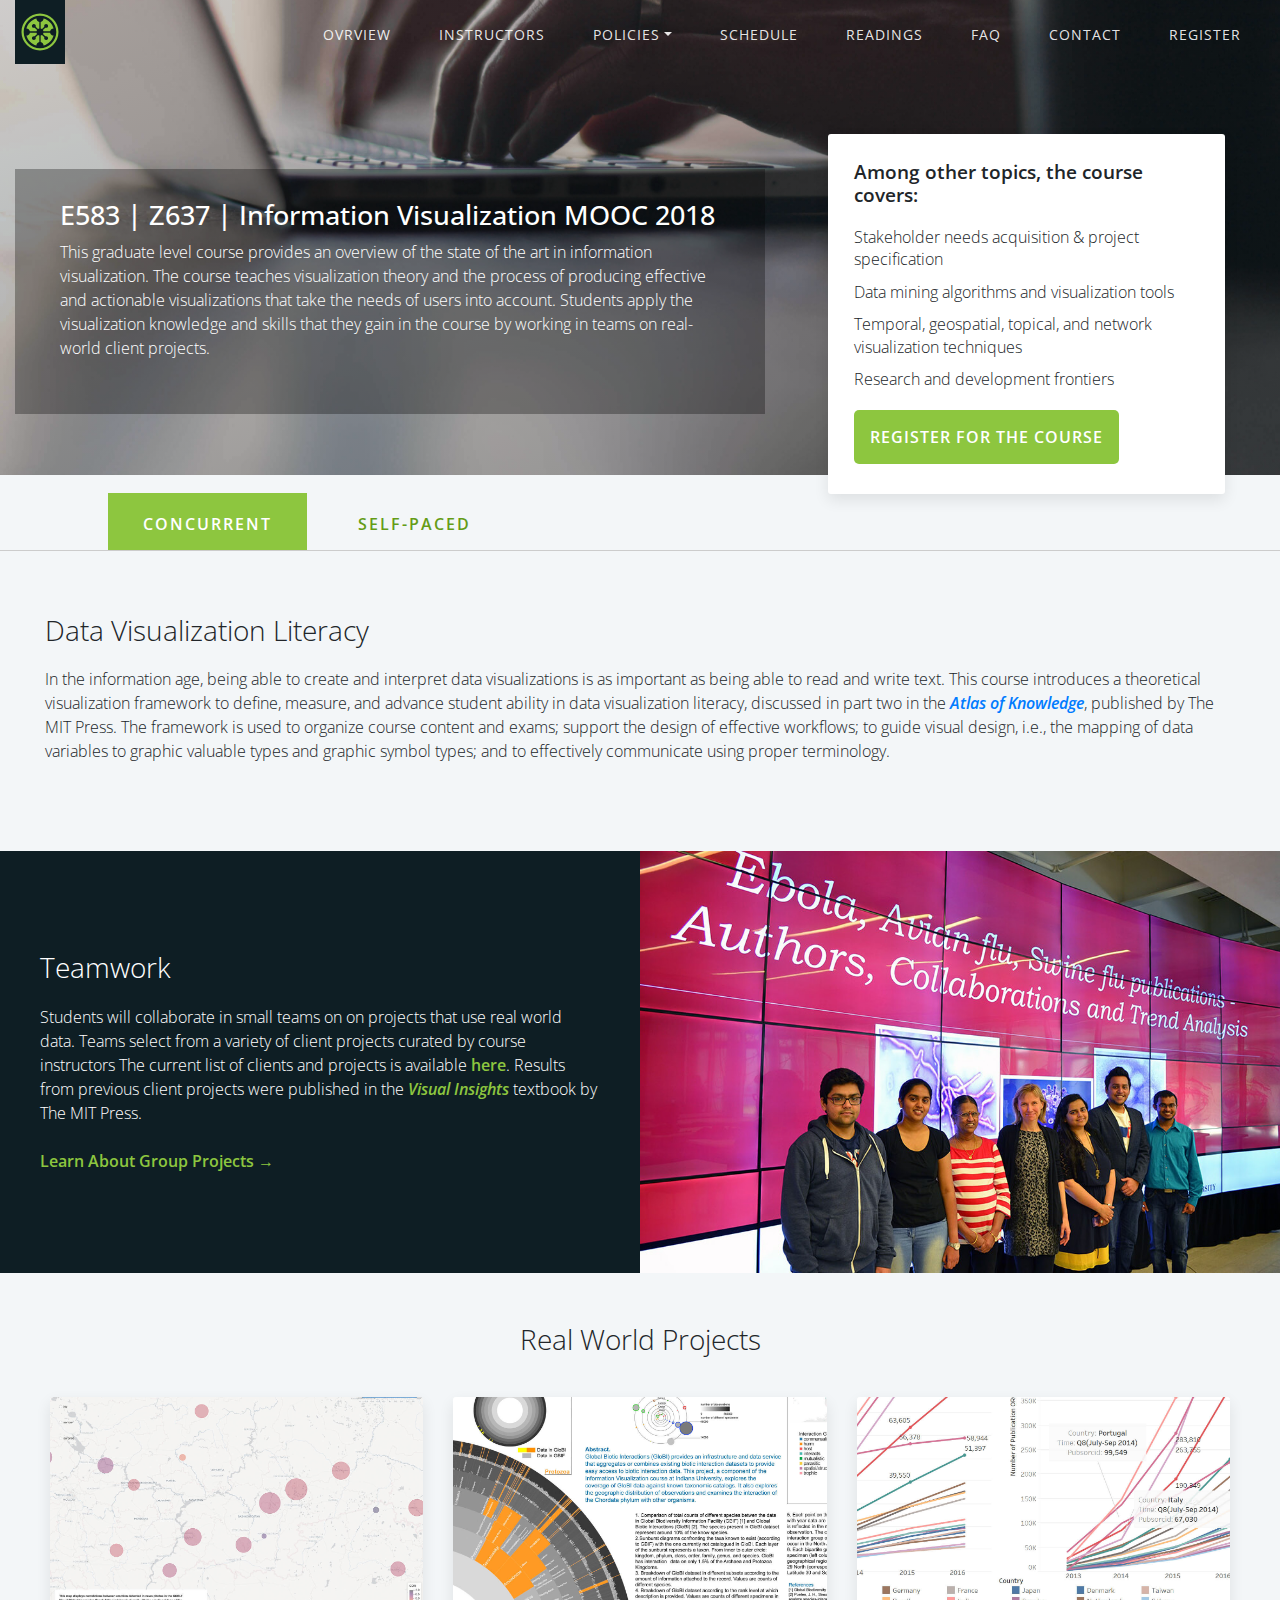
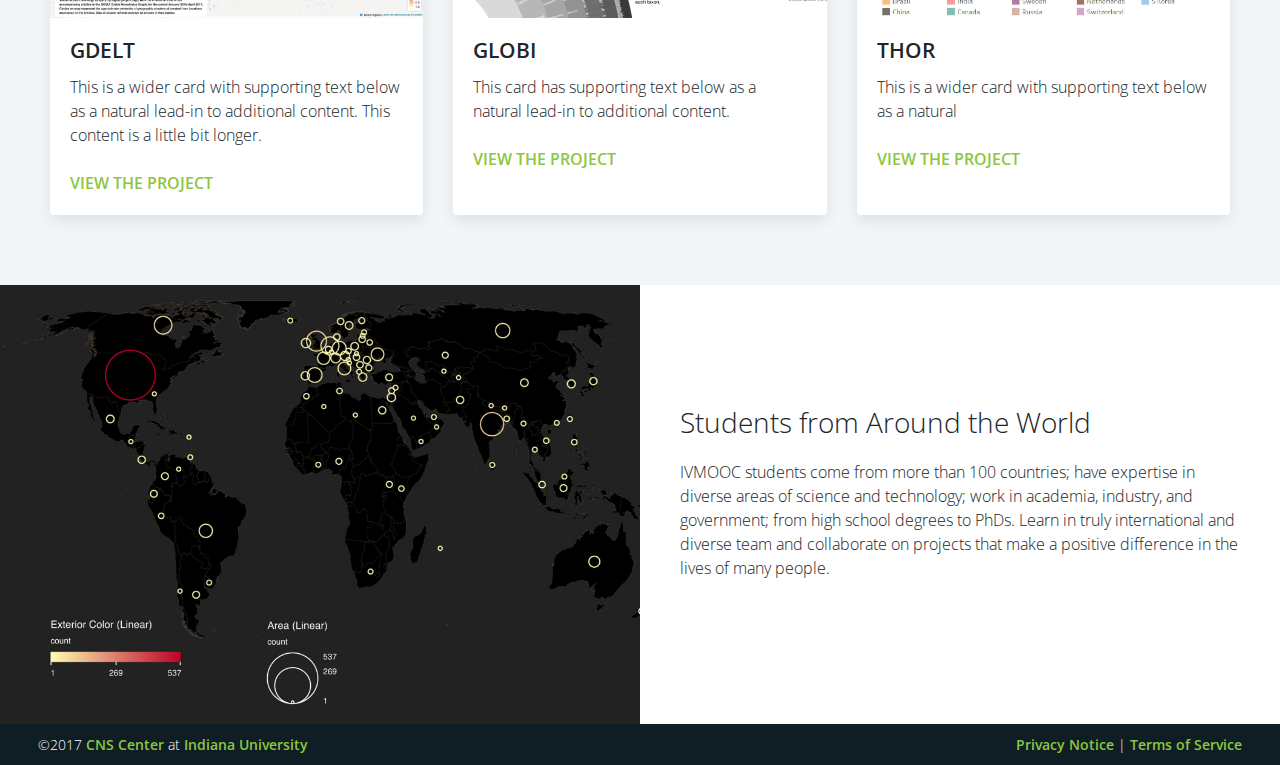
==== index.html @ 4722ccf3 "upload website" ====
<!DOCTYPE html>
<html lang="en">
<head>
  <!-- Required meta tags -->
  <meta charset="utf-8">
  <meta content="width=device-width, initial-scale=1, shrink-to-fit=no" name="viewport">
  <link href="css/style.css" rel="stylesheet"><!-- Styles -->
  <link href="https://maxcdn.bootstrapcdn.com/bootstrap/4.0.0-beta/css/bootstrap.min.css" rel="stylesheet"><!-- Bootstrap CSS -->
  <link href="https://fonts.googleapis.com/css?family=Open+Sans:300,400,600" rel="stylesheet"><!-- Open Sans Font -->
  <link rel="icon" type="image/png" href="images/favicon.png" />
  <title>IVMOOC 2018</title>
</head>
<body>
  <div class="section">
    <div class="container-fluid header">
      <div class="row">
      <div class="col">
        <nav class="navbar navbar-dark navbar-expand-lg">
             <a class="navbar-brand" href="index.html"><img src="images/cns_flag.svg" width="50px"></a>
           <button aria-controls="navbarsExample04" aria-expanded="false" aria-label="Toggle navigation" class="navbar-toggler" data-target="#navbarsExample04" data-toggle="collapse" type="button"><span class="navbar-toggler-icon"></span></button>
          <div class="collapse navbar-collapse" id="navbarsExample04">
            <ul class="navbar-nav">
              <li class="nav-item active">
                <a class="nav-link" href="index.html">Ovrview <span class="sr-only">(current)</span></a>
              </li>
              <li class="nav-item">
                <a class="nav-link" href="instructors.html">Instructors</a>
              </li>
             <li class="nav-item dropdown">
                <a class="nav-link dropdown-toggle" data-toggle="dropdown" href="policies.html">Policies</a>
                  <div class="dropdown-menu">
                      <a class="dropdown-item" href="policies.html#syllabus">Syllabus</a>
                      <a class="dropdown-item" href="policies.html#grading">Grading</a>
                      <a class="dropdown-item" href="policies.html#credits">Credits</a>
                       <a class="dropdown-item" href="policies.html#cost">Cost</a>
                  </div>
              </li>
              <li class="nav-item">
                <a class="nav-link" href="schedule.html">Schedule</a>
              </li>
              <li class="nav-item">
                <a class="nav-link" href="readings.html">Readings</a>
              </li>
               <li class="nav-item">
                <a class="nav-link" href="faq.html">FAQ</a>
              </li>
              <li class="nav-item">
                <a class="nav-link" href="contact.html">Contact</a>
              </li>
              <li class="nav-item">
                <a class="nav-link" href="">Register</a>
              </li>
            </ul>
          </div>
        </nav>
        <div class="col-md-12 col-lg-8" id="banner-text-home">
          <h1>E583 | Z637 | Information Visualization MOOC 2018</h1>
          <p>This graduate level course provides an overview of the state of the art in information visualization. The course teaches visualization theory and the process of producing effective and actionable visualizations that take the needs of users into account. Students apply the visualization knowledge and skills that they gain in the course by working in teams on real-world client projects.</p>
        </div>  
          <div id="header-overlay"></div>
      </div>
    </div>
    <div class="info-box-container row justify-content-end">
      <div class="col-md-12 col-lg-4" id="right-banner">
        <div class="info-box">
          <h3>Among other topics, the course covers:</h3>
          <ul>
            <li>Stakeholder needs acquisition &amp; project specification</li>
            <li>Data mining algorithms and visualization tools</li>
            <li>Temporal, geospatial, topical, and network visualization techniques</li>
            <li>Research and development frontiers</li>
          </ul><a class="button" href="" style="margin-bottom:20px;" target="_blank">Register for the Course</a>
        </div>
      </div>
      </div>
    </div>
  </div>
  <div class="section first-section" style="background: #f3f6f8;">
    <div class="row no-gutters">
      <div class="col-xl-12">
        <div class="tabs" id="tabs">
          <div class="top-tab">
            <nav>
              <ul>
                <li>
                  <a href="#section-1"><span>Concurrent</span></a>
                </li>
                <li>
                  <a href="#section-2"><span>Self-Paced</span></a>
                </li>
              </ul>
            </nav>
          </div>
          <div class="content" style="">
            <section id="section-1" class="section-1">
           <div id="info-vis"> 
              <div class="">
                <div class="container-fluid">
                  <div class="row">
                      <div class="col">
                        <h3>Data Visualization Literacy</h3>
                        <p>In the information age, being able to create and interpret data visualizations is as important as being able to read and write text. This course introduces a theoretical visualization framework to define, measure, and advance student ability in data visualization literacy, discussed in part two in the <a href="docs/atlas2_part2.pdf" target="_blank"><em>Atlas of Knowledge</em></a>, published by The MIT Press. The framework is used to organize course content and exams; support the design of effective workflows; to guide visual design, i.e., the mapping of data variables to graphic valuable types and graphic symbol types; and to effectively communicate using proper terminology. </p>
                      </div>
                    </div>
<!--
                    <div class="row info-vis-icons">
                      <div class="col">
                      <p><i class="fa fa-area-chart fa-4x" aria-hidden="true"></i></p>
                        <p>Lorem ipsum dolor sit amet, consectetur adipiscing elit. Phasellus semper fermentum nunc in aliquet. </p>
                      </div>
                       <div class="col">
                        <p><i class="fa fa-bar-chart fa-4x" aria-hidden="true"></i></p>
                        <p>Lorem ipsum dolor sit amet, consectetur adipiscing elit. Phasellus semper fermentum nunc in aliquet. </p>
                      </div>
                      <div class="col">
                          <p><i class="fa fa-pie-chart fa-circle fa-4x" aria-hidden="true"></i></p>
                        <p>Lorem ipsum dolor sit amet, consectetur adipiscing elit. Phasellus semper fermentum nunc in aliquet.</p>
                      </div>
                    </div>
-->
                  </div>
                </div>
            </div>
            <div class="team" id="team"> 
              <div class="">
                <div class="container-fluid">
                  <div class="row">
                      <div class="col-lg-6 left-half">
                        <h3>Teamwork</h3>
                        <p>Students will collaborate in small teams on on projects that use real world data. Teams select from a variety of client projects curated by course instructors The current list of clients and projects is available <a href="http://ivmooc.cns.iu.edu/clients.html">here</a>. Results from previous client projects were published in the <a href="docs/Visual_Insights_Ch8.pdf" target="_blank"><em>Visual Insights</em></a> textbook by The MIT Press. </p>
                        <a href="" target="_blank">Learn About Group Projects &rarr;</a>
                      </div>
                      <div class="col-lg-6 right-half">
                      <img src="images/team-collab.jpg" class="img-fluid" alt="Team Collaboration on Real World Project">
                      </div>
                    </div>
                  </div>
                </div>
            </div>
               <div id="projects"> 
                <div class="container-fluid">
                  <div class="row">
                    <div>
                    <h3>Real World Projects</h3>
                    <div class="card-deck">
                          <a href="projects.html#gdelt" target="">
                          <div class="card">
                            <img class="card-img-top" src="images/gdelt-project.jpg" alt="Card image cap">
                            </a>
                            <div class="card-body">
                              <h4 class="card-title">GDELT</h4>
                              <p class="card-text">This is a wider card with supporting text below as a natural lead-in to additional content. This content is a little bit longer.</p>
                              <a href="projects.html#gdelt" target="_blank">View the Project</a>
                            </div>
                          </div>
                          <div class="card">
                           <a href="projects.html#globi" target="">
                            <img class="card-img-top" src="images/globi-project.jpg" alt="Card image cap"></a>
                            <div class="card-body">
                              <h4 class="card-title">GLOBI</h4>
                              <p class="card-text">This card has supporting text below as a natural lead-in to additional content.</p>
                              <a href="projects.html#globi" target="_blank">View the Project</a>
                            </div>
                          </div>
                          <div class="card">
                           <a href="projects.html#thor" target="">
                            <img class="card-img-top" src="images/thor-project.jpg" alt="Card image cap"></a>
                            <div class="card-body">
                              <h4 class="card-title">THOR</h4>
                              <p class="card-text">This is a wider card with supporting text below as a natural </p>
                             <a href="projects.html#thor" target="_blank">View the Project</a>
                            </div>
                          </div>
                        </div>
                      </div>
                  </div>
                </div>
              </div>
                <div class="world"> 
              <div class="">
                <div class="container-fluid">
                  <div class="row">
                      <div class="col-lg-6 left-half">
                      <img src="images/mooc-student-map.jpg" class="img-fluid" style="max-width: 110%;" alt="students from around the world">
                      </div>
                      <div class="col-lg-6 right-half">
                        <h3>Students from Around the World</h3>
                        <p>IVMOOC students come from more than 100 countries; have expertise in diverse areas of science and technology; work in academia, industry, and government; from high school degrees to PhDs. Learn in truly international and diverse team and collaborate on projects that make a positive difference in the lives of many people. </p>
                      </div>
                    </div>
                  </div>
                </div>
            </div>
            </section>
            <section id="section-2" class="section-2">
                <div id="info-vis"> 
                    <div class="">
                        <div class="container-fluid">
                          <h3>Data Visualization Literacy</h3>
                        <p>In the information age, being able to create and interpret data visualizations is as important as being able to read and write text. This course introduces a theoretical visualization framework to define, measure, and advance student ability in data visualization literacy, discussed in part two in the <a href="docs/atlas2_part2.pdf" target="_blank">Atlas of Knowledge</a>, published by The MIT Press. The framework is used to organize course content and exams; support the design of effective workflows; to guide visual design, i.e., the mapping of data variables to graphic valuable types and graphic symbol types; and to effectively communicate using proper terminology.</p>
                        </div>
                    </div>
                </div>
            </section>
          </div><!-- /content -->
        </div><!-- /tabs -->
      </div>
    </div>
  </div>

  <div class="footer container-fluid" style="background-color: rgb(14,30,36); padding: 0px 10px;">
      <div class="row no-gutters">
          <div>
              <p>©2017 <a href="http://cns.iu.edu" target="_blank">CNS Center</a> at <a href="http://www.indiana.edu" target="_blank">Indiana University</a></p>
          </div>
          <div>
              <p><a href="privacy.html">Privacy Notice</a> | <a href="ivmooc_terms.html">Terms of Service</a></p>
            </div>
          </div>
      </div>

  <!-- Optional JavaScript -->
  <!-- jQuery first, then Popper.js, then Bootstrap JS -->
<script src="https://ajax.googleapis.com/ajax/libs/jquery/3.2.1/jquery.min.js"></script>
  <script src="https://cdnjs.cloudflare.com/ajax/libs/popper.js/1.11.0/umd/popper.min.js">
  </script> 
  <script src="https://maxcdn.bootstrapcdn.com/bootstrap/4.0.0-beta/js/bootstrap.min.js">
  </script> 
    <script src="js/jquery.bootstrap-dropdown-hover.js">
  </script>
  <script src="js/tabs.js">
  </script> 
  <script>
       new CBPFWTabs( document.getElementById( 'tabs' ) );
  </script>
  
</body>
</html>
---- css/style.css ----
/* --------------------------------
------------ TYPOGRAPHY --------------
----------------------------------- */

body {
  font-family: 'Open Sans', sans-serif !important;
  font-weight: 400;
  color: #494f56;
  display: flex;
  flex-direction: column;
  min-height: 100vh;
  overflow-y: scroll;
}

.footer {
   margin-top: auto;
}

a {
  color: #6d9d31;
  font-weight: 600;
}

a:hover {
    text-decoration: none !important;
    color: #6d9d31;
    -webkit-transition: all .3s ease-in-out;
    -moz-transition: all .3s ease-in-out;
    -ms-transition: all .3s ease-in-out;
    -o-transition: all .3s ease-in-out;
}

/*h3 {
  text-transform: uppercase;
  font-size: 1.5rem !important;

}

h4 {
  font-size: 1.25rem !important;
  font-weight: 600;
}*/

p {
  margin-bottom: 1.5rem !important;
}

.section-1 .container-fluid {
    padding-right: 0px !important;
    padding-left: 0px !important;
  }

.section-2 .container-fluid {
/*    width: 100% !important;*/
    padding-right: 0px !important;
    padding-left: 0px !important;
  }


h3 {
  font-weight: 300 !important;
  margin-bottom: 20px !important;
  }

h4 {
    font-size: 1.3rem !important;
    font-weight: 600 !important;
}
  }

/* --------------------------------
------------ BUTTONS --------------
----------------------------------- */

.button a {
 color: #fff !important;
}

.button {
  color: #fff;
  background: #8dc63f;
  font-family: 'Open Sans' sans-serif;
  font-size: 1em;
  font-weight: 600;
  letter-spacing: 1px;
  padding: 1em;
  box-shadow: none;
  border-radius: 5px;
  -webkit-appearance: none;
  -moz-appearance: none;
  appearance: none;
  cursor: pointer;
  text-transform: uppercase;
  height: 40px;
  top: 12px;
  position: relative;
    -webkit-transition: all .3s ease-in-out;
  -moz-transition: all .3s ease-in-out;
  -ms-transition: all .3s ease-in-out;
  -o-transition: all .3s ease-in-out;
}

.button:hover {
  color: #fff;
  background: #74a532;
  -webkit-transition: all .3s ease-in-out;
  -moz-transition: all .3s ease-in-out;
  -ms-transition: all .3s ease-in-out;
  -o-transition: all .3s ease-in-out;
  transition: all .3s ease-in-out;
  text-decoration: none;
}

/* --------------------------------
------------ HEADER --------------
----------------------------------- */
.nav {
  z-index: 2000000000;
  position: fixed !important; 
  width: 100% !important;
}

.dropdown-toggle {
  z-index: 2000000000;
}

.nav-item.dropdown{
  z-index: 2000000000000;
}

.dropdown-menu.show {
   z-index: 2000000000000;
}

.navbar-expand-md {
  z-index:  2000000000;
}

.navbar-toggler {
  z-index: 20000000000;
}

.dropdown-menu {
    margin: 0 !important;
}

.bg-dark {
/*   background-color: rgba(0,0,0,.5) !important;*/
    }

.nav.navbar-nav {
    display: flex;
    justify-content: center;
    flex-wrap: wrap;
}

@media (min-width: 768px) {
    .navbar-nav {
        float: right;
    }

    .navbar {
        justify-content: space-between !important;
}

    .navbar-brand {
        display: flex-start;
}
}

@media (min-width: 991px) {
}


.navbar {
  padding: 0rem !important;
}

.navbar-brand {
    padding-top: 0rem !important;
}

.navbar-dark .navbar-toggler:before {
  content: 'MENU';
  font-size: 15px;
  letter-spacing: 1px;
  }

.navbar-dark .navbar-toggler {
    color: rgba(255,255,255,1);
    float: right;
  }

.navbar-expand-lg .navbar-collapse {
    justify-content: flex-end;
    z-index: 2;
}

.navbar-expand-lg .navbar-collapse a:hover {
    color: #8dc63f;
}


.navbar-dark .navbar-nav .nav-link {
    color: rgba(255,255,255,.9) !important;
  }

.navbar-dark .navbar-nav .nav-link:hover {
    color: #8DC63F !important;
  }

.dropdown:hover .dropdown-menu {
display: block;
}

/*
  .menu-mooc .navbar-brand{ 
  background: url(images/cns_flag.png) center / contain no-repeat;
  width: 50px;
}*/


.header {
  background: linear-gradient(to bottom right, rgba(14,30,36,.2), rgba(14,30,36,.5)), url("../images/laptop-hands.jpg") bottom;
  background-size: cover;
  height: 475px;
  z-index: -2;
}

#header-overlay{
  content: '';
  right: 0;
  left: 0;
  top: 0;
  z-index: -1;
  position: absolute;
  bottom: 0;
    width: 100%;
   height: 100%;
  opacity: .6;
}

#banner-text-home {
  color: #ffffff;
  background: rgba(0,0,0,.3);
  padding: 30px 45px;
  width: 60%;
  margin-top: 100px;
}

#banner-text-home h1 {
  font-size: 1.7em;
}
#banner-text-home p {
  font-size: 16px;
  font-weight: 300;
  line-height: 1.5em;
}

#right-banner {
  margin-top: -200px; 
  margin-right: 40px;
}

.info-box-container {
/*  margin-top: 100px;*/
}

.info-box {
  background-color: #ffffff;
  box-shadow: 0 6px 15px 0 rgba(0,0,0,.09);
  padding: 26px;
  height: 110%;
  border-radius: 3px;
  line-height: 1.2em;
  font-weight: 300;
}

.info-box h3 {
  font-size: 1.2em;
  font-weight: 600 !important;
  margin-bottom: 20px;
}

.info-box ul {
  list-style-type: none;
  padding-left: 0px;
  font-size: 1em;
}

.info-box li {
  padding-bottom: 10px;
  line-height: 1.4em;
}




/* --------------------------------
------------ NAVIGATION --------------
----------------------------------- */

nav {
  padding-top: 10px;
}

.nav-link {
  color: white;
  text-transform: uppercase;
  letter-spacing: 1px;
  font-size: .9rem;
  font-weight: 400;
}

.nav-link:hover {
  color: #8dc63f;
  -webkit-transition: all .3s ease-in-out;
  -moz-transition: all .3s ease-in-out;
  -ms-transition: all .3s ease-in-out;
  -o-transition: all .3s ease-in-out;
  transition: all .3s ease-in-out;
}

.navbar {
  /*justify-content: center !important;*/
}


.navbar-expand-md .navbar-nav .nav-link {
    padding-right: 1rem !important;
    padding-left: 1rem !important;
}

.navbar-dark .navbar-toggler {
    color: rgba(255,255,255,.9) !important;
    border-color: rgba(255,255,255,.8) !important;
    float: right;
    top: 10;
    right:0;
}

.navbar-dark .navbar-toggler {
}

.navbar-dark .navbar-toggler-icon {
  stroke: rgb(255,255,255) !important;
}

.nav-link {
}

.dropdown-item:active {
    background-color: #8dc63f !important;
}

.nav-item {
    padding-left: 1rem;
    padding-right: 1rem;
}

.navbarsExample04 {
  justify-content: flex-end !important;
}

.navbar-expand-md .navbar-collapse {
    justify-content: flex-end !important;
}

.navbar-expand-lg .navbar-collapse {
    justify-content: flex-end;
}


.navbar .navbar-dark .navbar-expand-lg {
  z-index: 10000000000000000 !important;
}


/* -----------------------------------------------
------------ Info Vis (Section 1) --------------
-------------------------------------------------- */

.icon {
    width: 1em;
    width: 1em;
}

.icon-line {
    fill: red;
}

.fa {
    color: #7996A3 !important;
}

#info-vis {
  padding: 30px; 
  background: #f3f6f8; 
  min-height: 300px;
  display: flex;
  flex-direction: column;
  justify-content: center;
}

.info-vis-icons {
    text-align: center;
}

.info-vis-icons {
    padding: 0px 60px;
}


/* -----------------------------------------------
------------ Work w/ a Team Section (Section 2) --------------
-------------------------------------------------- */

#team {
    min-height: 300px;
}

.team {
}

.team a {
    color: #8dc63f;
/*
    text-transform: uppercase;
    letter-spacing: .5px;
*/
}

.team a:hover {
    color: #a9d860;
    text-decoration: none;
    transition: .3s ease-out, color .3s ease-out, border-color .18s ease-out;
}

.team .left-half {
  padding: 40px; 
  background: rgb(14,30,36); 
  color: #fff; 
  display: flex;
  flex-direction: column;
  justify-content: center;
}

.team .right-half {
  padding: 0px;
}

.team .right-half img {
  padding: ;
}


/* ------------------------------------------------
------------ Card Deck (Projects Section) ---------
--------------------------------------------------- */

#projects {
  padding: 50px; 
  background: #f3f6f8; 
  min-height: 300px;
}

#projects h3 {
  text-align: center; 
  padding-bottom: 20px;
}

#projects .card-deck a {
  color: #8dc63f;
  text-transform: uppercase;
  font-size: 16px;
}

#projects .card-deck a:hover {
    color: #587a27;
    text-decoration: none;
    transition: .3s ease-out,color .3s ease-out,border-color .18s ease-out;
}

#projects .card {
  border: 0px solid rgba(0,0,0,0) !important;
  box-shadow: 0 6px 15px 0 rgba(0,0,0,.09);    
  margin-bottom: 20px;
}

#projects .card:hover {
  transform: translateZ(0) translateY(-0.5em);
  transition: .3s ease-out,color .3s ease-out,border-color .18s ease-out;
}

#projects .card-deck .card {
    min-width: 200px;
}

/* -----------------------------------------------
------------ Work w/ a Team Section (Section 2) --------------
-------------------------------------------------- */

#world {
    min-height: 300;
}

.world a {
    color: #8dc63f;
    text-transform: uppercase;
    letter-spacing: .5px;
}

.world a:hover {
    color: #a9d860;
    text-decoration: none;
    transition: .3s ease-out, color .3s ease-out,border-color .18s ease-out;
}

.world .right-half {
    padding: 40px;
    background: rgb(14,30,36);
    background-color: #fff;
    display: flex;
    flex-direction: column;
    justify-content: center;
}

.world .right-half img {
  padding: ;
}

/* -----------------------------------------------
------------ Work w/ a Team Section (Section 2) --------------
-------------------------------------------------- */

.world .left-half {
  padding: 0px;
}

/* -----------------------------------------------
------------ SIGN UP --------------
-------------------------------------------------- */

#sign-up {
    min-height: 200px;
}

#sign-up h4 {
    padding: 20px 0px;
}

#sign-up .button {
    margin: auto;
    display: block;
}

/* --------------------------------
------------ FOOTER --------------
----------------------------------- */

.footer .row{
  display: flex;
  justify-content: space-between;
  padding: .7em 2em;
}

.footer p {
  margin-bottom: 0px !important;
}

.footer {
  font-size: 14px;
  color: #fff;
  font-weight: 300;
}

.footer a {
  color: #8dc63f;
  transition: .3s ease-out,color .3s ease-out,border-color .18s ease-out;
}

.footer a:hover {
  color: #6d9d31;
  text-decoration: none;
}

/* --------------------------------
------------ INTERIOR HEADER --------------
----------------------------------- */

.interior-header {
  background: linear-gradient(to bottom right, rgba(14,30,36,.2), rgba(14,30,36,.5)), url("../images/laptop-hands.jpg") bottom;
  background-size: cover;
  height: 175px;
/*  z-index: -2;*/
}

.interior-header h1 {
  color: #fff;
  padding-top: 30px;
}

#header-overlay{
  content: '';
  right: 0;
  left: 0;
  top: 0;
/*  z-index: -1;*/
  position: absolute;
  bottom: 0;
    width: 100%;
   height: 100%;
  opacity: .6;
}

/* --------------------------------
------------ FAQ --------------
----------------------------------- */


.faq a {
    color: #6d9d31;
    text-decoration: none;
}

.faq a:hover {
    color: #587a27;
    text-decoration: none;
    transition: .3s ease-out,color .3s ease-out,border-color .18s ease-out;
}


/* --------------------------------
-------- INSTRUCTORS PAGE ---------
----------------------------------- */


.instructor {
    padding: 10px;
}

.instructor h2 {
    font-weight: 300 !important;
    font-size: 1.75em !important;
}

.instructor a {
      color: #6d9d31 !important;
}

.instructor img {
    width: 100px;
    margin: 0 20px 0 0;
}

.block .instructor {
    float: left;
    width: 100%;
    border-bottom: 1px solid #ccc;
    margin: 10px 0;
    padding: 0;
}

.smallcap {
    text-transform: uppercase;
    font-size: 15px;
    letter-spacing: 1px;
    font-weight: 600 !important;
}

.textblock {
    position: relative;
    float: left;
    width: inherit;
    margin: 15px 0 0 0;
}

.block {
    float: left;
    width: 100%;
    border-bottom: 1px solid #ccc;
    margin: 10px 0;
}

/* --------------------------------
----------- SCHEDULE ---------------
----------------------------------- */

.uline {
    padding: 8px 0;
    margin: 0;
    border-bottom: 1px solid #ccc;
}

/* --------------------------------
-------- READINGS PAGE ---------
----------------------------------- */

.reading img {
    width: 200px;
    margin: 0 20px 0 0;
}

.reading {
    padding: 20px;
}

.reading h2 {
    font-weight: 300 !important;
    font-size: 1.75em !important;
}

.reading a {
    color: #8dc63f;
}

.reading a:hover {
    color:#6d9d31;
}

/* --------------------------------
-------- CONTACT PAGE -------------
----------------------------------- */

.contact a {
     color: #6d9d31 !important; 
}


/* --------------------------------
------------ Projects -------------
----------------------------------- */

.past-projects img {
    max-width: 600px;
}

.past-projects h2 {
    font-weight: 300 !important;
    font-size: 1.75em !important;
}

.past-projects p {
    font-weight: 300 !important;
    font-size: 1rem !important;
}

.past-projects {
    display: flex;
    flex-direction: column;
    justify-content: center;
}

.project-content {
    display: flex;
    flex-direction: column;
    justify-content: center;
}

/* --------------------------------
-------- Terms & Conditions -------
----------------------------------- */


.textblock {
    position: relative;
    float: left;
    width: inherit;
    margin: 15px 0 0 0;
}


/* --------------------------------
------------ MEDIA QUERIES --------------
----------------------------------- */


@media (max-width: 550px) {
  .tabs nav ul li {
    margin: 0em .5em !important;
  }
}


@media (max-width: 767px) { 
  #banner-text-home {
    margin-top: 10px;
    width: 100%;
  }

    #right-banner {
    /*margin-top: -20px; */
    margin: 0 auto;
  }
    
  .navbar-collapse {
  background: rgba(0,0,0,.8);
}

.header {
  height: 70%;
}

.info-box-container {
  margin-top: 0px;
}

.tabs {
  margin-top: 40px !important;
}

 }

@media (min-width: 991px) and (max-width: 1320px) {
       #right-banner {
        margin-top: -280px;
      }
}

@media (max-width: 991px) {
#banner-text-home {
    width: 100%;
    }
}

@media (max-width: 1078px) {
.navbar-expand-lg .navbar-nav .nav-link {
    padding-right: 0rem;
    padding-left: 0rem;
}
}

@media (min-width: 992px) and (max-width: 1038px) {
 .info-box .button {
      padding: 15px;
      letter-spacing: 0px;
      font-size: .8em;
    }

}
    
@media (max-width: 993px) {
#banner-text-home {
    width: 100%;
    }
    
#right-banner {
   margin-right: 0px;
}
    }
    
 @media (min-width: 853px) { 
    #right-banner {
/*        margin-top: -285px;*/
      }

}
  
 @media (min-width: 768px) and (max-width: 991px) { 
     #banner-text-home {
         margin-top: 10px;
     }
     
     .first-section {
         margin-top: 140px;
     }
}

 @media (min-width: 768px) and (max-width: 992px) { 

    .info-box {
      padding: 16px;
    }

    #right-banner {
    margin-top: 0px;
     }
}
    
@media (min-width: 1436px) {
       #right-banner {
        margin-top: -165px;
      }
}


/*@font-face {
	font-family: 'icomoon';
	src:url('../fonts/icomoon/icomoon.eot?pvm5gj');
	src:url('../fonts/icomoon/icomoon.eot?#iefixpvm5gj') format('embedded-opentype'),
		url('../fonts/icomoon/icomoon.woff?pvm5gj') format('woff'),
		url('../fonts/icomoon/icomoon.ttf?pvm5gj') format('truetype'),
		url('../fonts/icomoon/icomoon.svg?pvm5gj#icomoon') format('svg');
	font-weight: normal;
	font-style: normal;
} */


/* --------------------------------
------------ TABS --------------
----------------------------------- */

.tabs {
	position: relative;
	width: 100%;
	overflow: hidden;
	margin: 0em;
	font-weight: 300;
	-webkit-transition: all .3s ease-in-out;
    -moz-transition: all .3s ease-in-out;
    -ms-transition: all .3s ease-in-out;
    -o-transition: all .3s ease-in-out;
    transition: all .3s ease-in-out;
}

/* Nav */

.top-tab {
} 


.tabs nav {
	text-align: center;
	/*width: 32.818533%;*/
    margin-bottom: -2.722008%;
    overflow: hidden;
    border-bottom: 1px solid #cccccc;
}



.tabs nav ul {
	padding: 0;
	margin-right: 52%;
	list-style: none;
	display: inline-block;	
    margin-bottom: -1.5%;
}


@media (min-width: 560px) and (max-width: 949px) {
      .tabs nav ul {
         margin-right: 20% !important;
         margin-bottom: -2.5%;
}
}

@media (max-width: 559px) {
      .tabs nav ul {
         margin-right: 0 !important;
         margin-bottom: -2.5%;
}
}


@media (max-width: 513px) {
.tabs nav ul li {
    width: 40%;
    width: calc(40% + 1px);
    margin: 0 0 0 -1px;
}
}

.tabs nav ul li {
/*	border: 1px solid #9c9c9c;*/
	border-bottom: none;
    margin: .5em .5em;
	display: block;
	float: left;
	position: relative;
}

.tabs nav ul li {
    display: block;
    padding: 15px;
    font-size: 1em;
    line-height: 1em;
    font-weight: bold;
    text-transform: uppercase;
    letter-spacing: 2px;
    position: relative;
    background: #f3f6f8;
}
.tabs nav ul li:hover{
	-webkit-transition: all .5s ease-in-out;
    -moz-transition: all .5s ease-in-out;
    -ms-transition: all .5s ease-in-out;
    -o-transition: all .5s ease-in-out;
    transition: all .5s ease-in-out;
   	transform: translateY(-2px);
}
}

.tab-current {
	background: #8dc63f;
}

.tabs nav li.tab-current {
	/*border: 1px solid #9c9c9c;
	box-shadow: inset 0 3px #649c16;*/
	border-bottom: none;
	z-index: 100;
    overflow: hidden;	
	background: #8dc63f;
/*	transform: translateY(10px);*/
}

.tabs nav li.tab-current:before,
.tabs nav li.tab-current:after {
	content: '';
	position: absolute;
	height: 1px;
	right: 100%;
	bottom: 0;
	width: 100%;
	background: #9c9c9c;
}

.tab-nav li.tab-current a, .tab-nav li a:hover {
    transform: translateX(20px);
}

.tabs nav li.tab-current:after {
	right: auto;
	left: 100%;
	width: 4000px;
}

.tabs nav a {
	color: #649c16;
	display: block;
	line-height: 2;
	padding: 0 1.25em;
	white-space: nowrap;
	text-decoration: none;
}

.tabs nav a:hover {
	color: #768e9d;
}
.tabs nav li.tab-current a {
	color: #fff;
	text-decoration: none;
}

/* Icons */
.tabs nav a:before {
	display: inline-block;
	vertical-align: middle;
	text-transform: none;
	font-weight: normal;
	font-variant: normal;
	line-height: 1;
	speak: none;
	-webkit-font-smoothing: antialiased;
	margin: -0.25em 0.4em 0 0;
}

/* Content */
.content section {
/*	padding: 2em;*/
	display: none;
/*	max-width: 1230px;*/
	margin: 0;
/*	background-color: red;*/
	margin-top: 2.7%;
}

.content section:before,
.content section:after {
	content: '';
	display: table;
}

.content section:after {
	clear: both;
}

/* Fallback example */
.no-js .content section {
	display: block;
	padding-bottom: 2em;
	border-bottom: 1px solid #8dc63f
}

.content section.content-current {
	display: block;
}

.mediabox {
	float: left;
	width: 33%;
	padding: 0 25px;
}

.mediabox img {
	max-width: 100%;
	display: block;
	margin: 0 auto;
}

.mediabox h3 {
	margin: 0.75em 0 0.5em;
}

.mediabox p {
	padding: 0 0 1em 0;
	margin: 0;
	line-height: 1.3;
}

/* Example media queries */

@media screen and (max-width: 52.375em) {
	.tabs nav a span {
/*		display: none;*/
	}

	.tabs nav a:before {
		margin-right: 0;
	}

	.mediabox {
		float: none;
		width: auto;
		padding: 0 0 35px 0;
		font-size: 90%;
	}

	.mediabox img {
		float: left;
		margin: 0 25px 10px 0;
		max-width: 40%;
	}

	.mediabox h3 {
		margin-top: 0;
	}

	.mediabox p {
		margin-left: 40%;
		margin-left: calc(40% + 25px);
	}

	.mediabox:before,
	.mediabox:after {
		content: '';
		display: table;
	}

	.mediabox:after {
		clear: both;
	}
}

@media screen and (max-width: 32em) {
	.tabs nav ul,
	.tabs nav ul li a {
		width: 100%;
		padding: 0;
	}

	/*.tabs nav ul li {
		width: 40%;
		width: calc(20% + 1px);
		margin: 0 0 0 -1px;
	}*/

	.tabs nav ul li:last-child {
		border-right: none;
	}

	.mediabox {
		text-align: center;
	}

	.mediabox img {
		float: none;
		margin: 0 auto;
		max-width: 100%;
	}

	.mediabox h3 {
		margin: 1.25em 0 1em;
	}

	.mediabox p {
		margin: 0;
	}
}
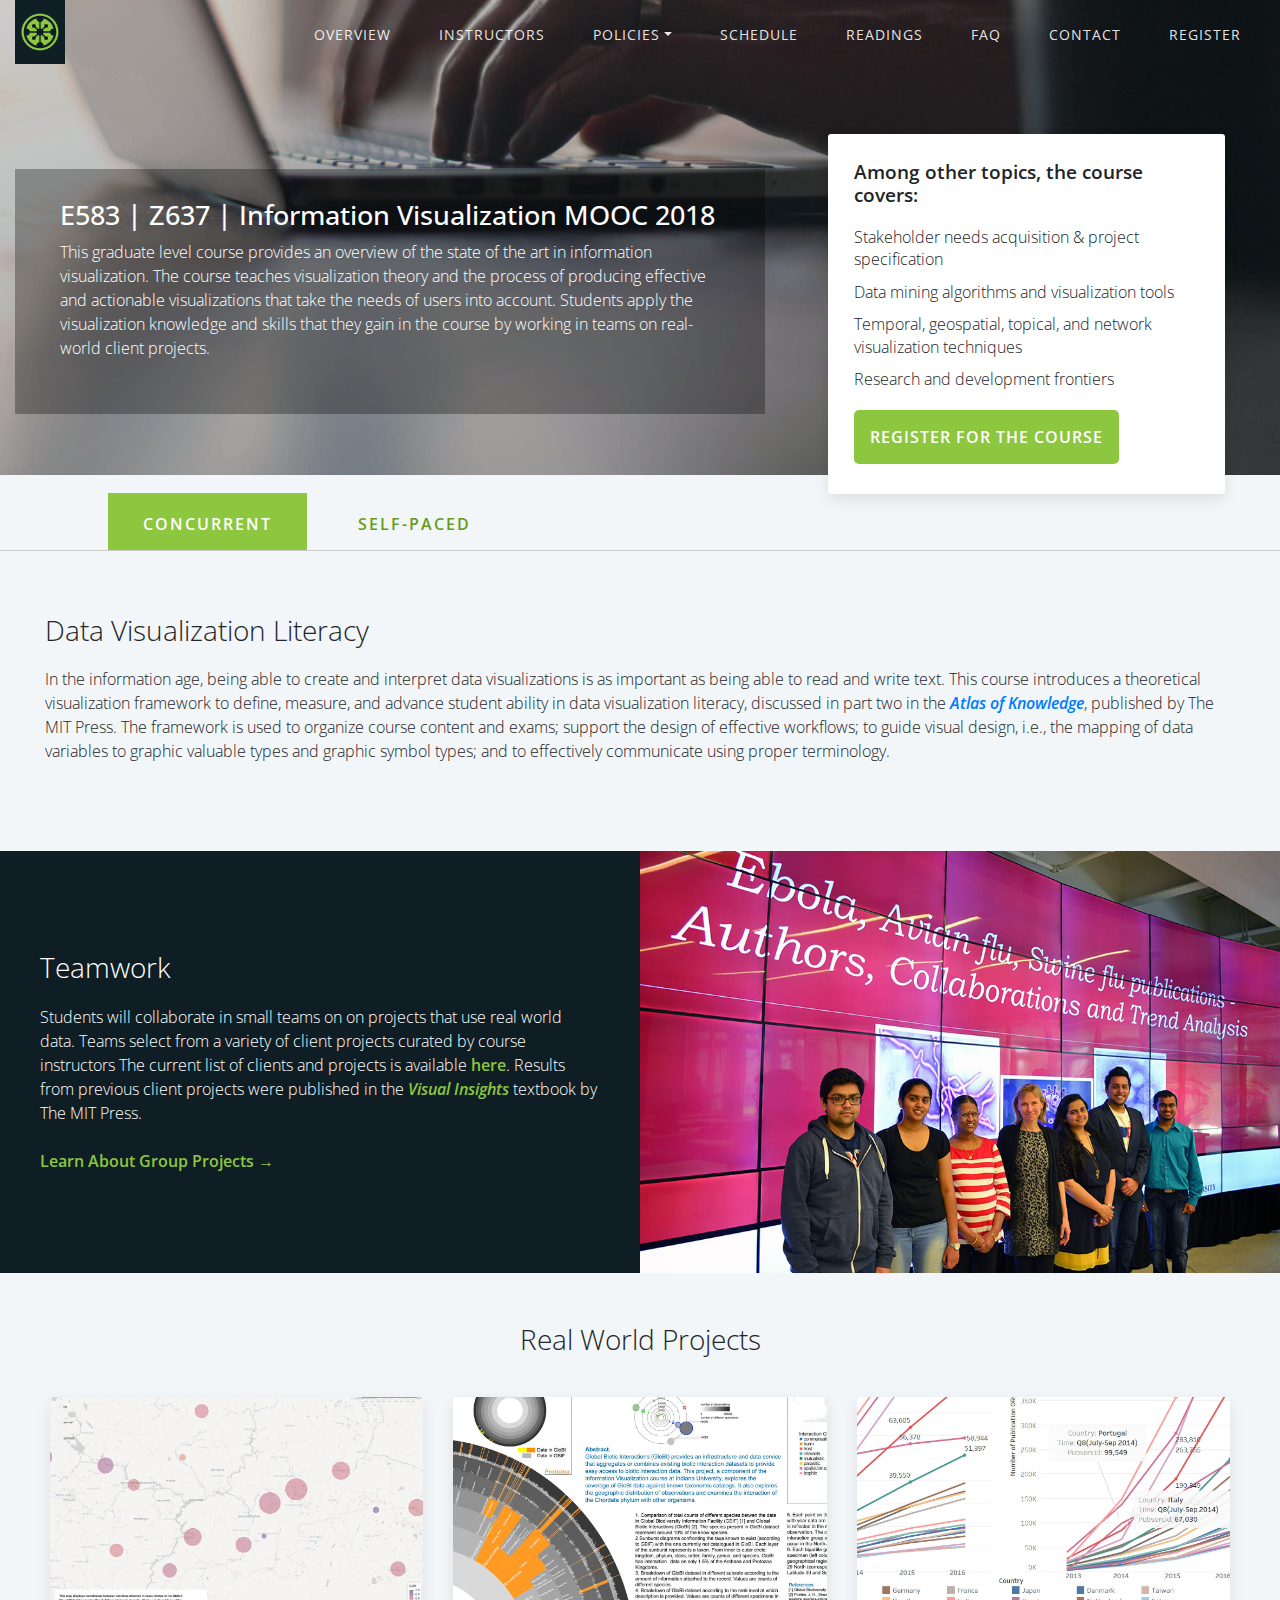
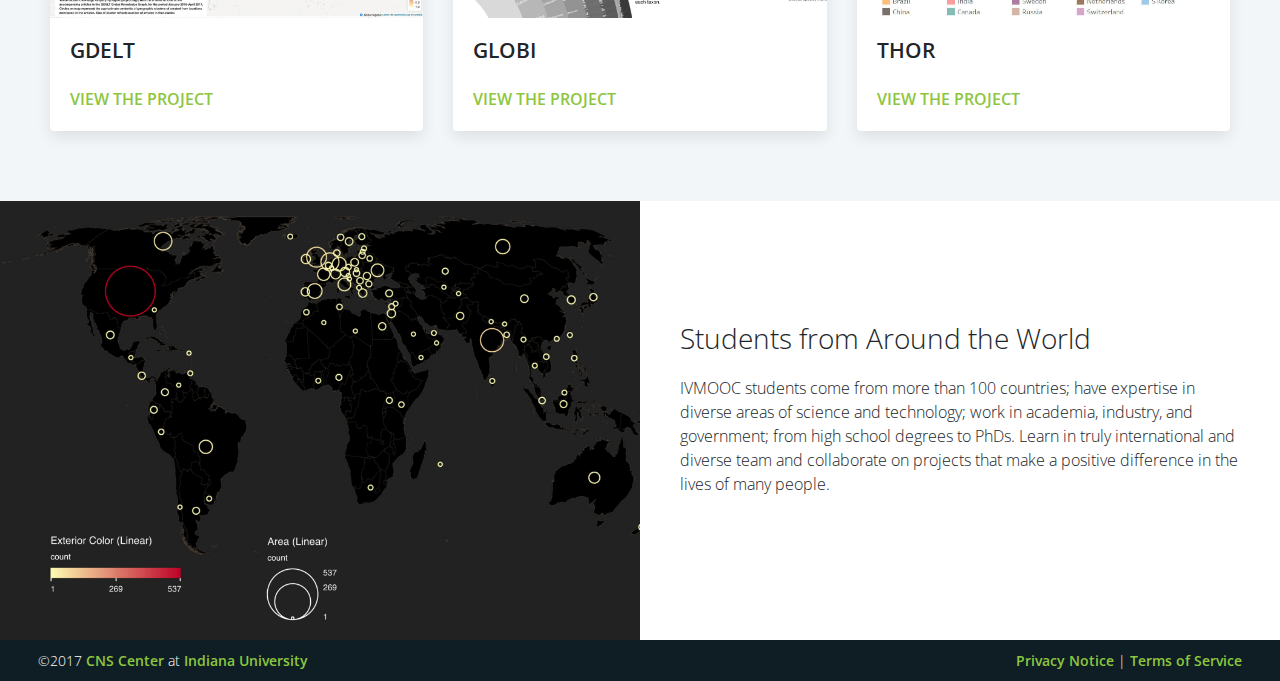
==== commit 493f9baa: "new site version" ====
--- a/index.html
+++ b/index.html
@@ -5,6 +5,7 @@
   <meta charset="utf-8">
   <meta content="width=device-width, initial-scale=1, shrink-to-fit=no" name="viewport">
   <link href="css/style.css" rel="stylesheet"><!-- Styles -->
+  <link href="css/tabs.css" rel="stylesheet"><!-- Styles -->
   <link href="https://maxcdn.bootstrapcdn.com/bootstrap/4.0.0-beta/css/bootstrap.min.css" rel="stylesheet"><!-- Bootstrap CSS -->
   <link href="https://fonts.googleapis.com/css?family=Open+Sans:300,400,600" rel="stylesheet"><!-- Open Sans Font -->
   <link rel="icon" type="image/png" href="images/favicon.png" />
@@ -21,7 +22,7 @@
           <div class="collapse navbar-collapse" id="navbarsExample04">
             <ul class="navbar-nav">
               <li class="nav-item active">
-                <a class="nav-link" href="index.html">Ovrview <span class="sr-only">(current)</span></a>
+                <a class="nav-link" href="index.html">Overview <span class="sr-only">(current)</span></a>
               </li>
               <li class="nav-item">
                 <a class="nav-link" href="instructors.html">Instructors</a>
@@ -149,7 +150,7 @@
                             </a>
                             <div class="card-body">
                               <h4 class="card-title">GDELT</h4>
-                              <p class="card-text">This is a wider card with supporting text below as a natural lead-in to additional content. This content is a little bit longer.</p>
+                              <p class="card-text"></p>
                               <a href="projects.html#gdelt" target="_blank">View the Project</a>
                             </div>
                           </div>
@@ -158,7 +159,7 @@
                             <img class="card-img-top" src="images/globi-project.jpg" alt="Card image cap"></a>
                             <div class="card-body">
                               <h4 class="card-title">GLOBI</h4>
-                              <p class="card-text">This card has supporting text below as a natural lead-in to additional content.</p>
+                              <p class="card-text"></p>
                               <a href="projects.html#globi" target="_blank">View the Project</a>
                             </div>
                           </div>
@@ -167,7 +168,7 @@
                             <img class="card-img-top" src="images/thor-project.jpg" alt="Card image cap"></a>
                             <div class="card-body">
                               <h4 class="card-title">THOR</h4>
-                              <p class="card-text">This is a wider card with supporting text below as a natural </p>
+                              <p class="card-text"></p>
                              <a href="projects.html#thor" target="_blank">View the Project</a>
                             </div>
                           </div>
@@ -197,7 +198,7 @@
                     <div class="">
                         <div class="container-fluid">
                           <h3>Data Visualization Literacy</h3>
-                        <p>In the information age, being able to create and interpret data visualizations is as important as being able to read and write text. This course introduces a theoretical visualization framework to define, measure, and advance student ability in data visualization literacy, discussed in part two in the <a href="docs/atlas2_part2.pdf" target="_blank">Atlas of Knowledge</a>, published by The MIT Press. The framework is used to organize course content and exams; support the design of effective workflows; to guide visual design, i.e., the mapping of data variables to graphic valuable types and graphic symbol types; and to effectively communicate using proper terminology.</p>
+                        <p>In the information age, being able to create and interpret data visualizations is as important as being able to read and write text. This course introduces a theoretical visualization framework to define, measure, and advance student ability in data visualization literacy, discussed in part two in the <a href="docs/atlas2_part2.pdf" target="_blank"><em>Atlas of Knowledge</em></a>, published by The MIT Press. The framework is used to organize course content and exams; support the design of effective workflows; to guide visual design, i.e., the mapping of data variables to graphic valuable types and graphic symbol types; and to effectively communicate using proper terminology.</p>
                         </div>
                     </div>
                 </div>
--- a/css/style.css
+++ b/css/style.css
@@ -900,292 +900,3 @@
 /* --------------------------------
 ------------ TABS --------------
 ----------------------------------- */
-
-.tabs {
-	position: relative;
-	width: 100%;
-	overflow: hidden;
-	margin: 0em;
-	font-weight: 300;
-	-webkit-transition: all .3s ease-in-out;
-    -moz-transition: all .3s ease-in-out;
-    -ms-transition: all .3s ease-in-out;
-    -o-transition: all .3s ease-in-out;
-    transition: all .3s ease-in-out;
-}
-
-/* Nav */
-
-.top-tab {
-} 
-
-
-.tabs nav {
-	text-align: center;
-	/*width: 32.818533%;*/
-    margin-bottom: -2.722008%;
-    overflow: hidden;
-    border-bottom: 1px solid #cccccc;
-}
-
-
-
-.tabs nav ul {
-	padding: 0;
-	margin-right: 52%;
-	list-style: none;
-	display: inline-block;	
-    margin-bottom: -1.5%;
-}
-
-
-@media (min-width: 560px) and (max-width: 949px) {
-      .tabs nav ul {
-         margin-right: 20% !important;
-         margin-bottom: -2.5%;
-}
-}
-
-@media (max-width: 559px) {
-      .tabs nav ul {
-         margin-right: 0 !important;
-         margin-bottom: -2.5%;
-}
-}
-
-
-@media (max-width: 513px) {
-.tabs nav ul li {
-    width: 40%;
-    width: calc(40% + 1px);
-    margin: 0 0 0 -1px;
-}
-}
-
-.tabs nav ul li {
-/*	border: 1px solid #9c9c9c;*/
-	border-bottom: none;
-    margin: .5em .5em;
-	display: block;
-	float: left;
-	position: relative;
-}
-
-.tabs nav ul li {
-    display: block;
-    padding: 15px;
-    font-size: 1em;
-    line-height: 1em;
-    font-weight: bold;
-    text-transform: uppercase;
-    letter-spacing: 2px;
-    position: relative;
-    background: #f3f6f8;
-}
-.tabs nav ul li:hover{
-	-webkit-transition: all .5s ease-in-out;
-    -moz-transition: all .5s ease-in-out;
-    -ms-transition: all .5s ease-in-out;
-    -o-transition: all .5s ease-in-out;
-    transition: all .5s ease-in-out;
-   	transform: translateY(-2px);
-}
-}
-
-.tab-current {
-	background: #8dc63f;
-}
-
-.tabs nav li.tab-current {
-	/*border: 1px solid #9c9c9c;
-	box-shadow: inset 0 3px #649c16;*/
-	border-bottom: none;
-	z-index: 100;
-    overflow: hidden;	
-	background: #8dc63f;
-/*	transform: translateY(10px);*/
-}
-
-.tabs nav li.tab-current:before,
-.tabs nav li.tab-current:after {
-	content: '';
-	position: absolute;
-	height: 1px;
-	right: 100%;
-	bottom: 0;
-	width: 100%;
-	background: #9c9c9c;
-}
-
-.tab-nav li.tab-current a, .tab-nav li a:hover {
-    transform: translateX(20px);
-}
-
-.tabs nav li.tab-current:after {
-	right: auto;
-	left: 100%;
-	width: 4000px;
-}
-
-.tabs nav a {
-	color: #649c16;
-	display: block;
-	line-height: 2;
-	padding: 0 1.25em;
-	white-space: nowrap;
-	text-decoration: none;
-}
-
-.tabs nav a:hover {
-	color: #768e9d;
-}
-.tabs nav li.tab-current a {
-	color: #fff;
-	text-decoration: none;
-}
-
-/* Icons */
-.tabs nav a:before {
-	display: inline-block;
-	vertical-align: middle;
-	text-transform: none;
-	font-weight: normal;
-	font-variant: normal;
-	line-height: 1;
-	speak: none;
-	-webkit-font-smoothing: antialiased;
-	margin: -0.25em 0.4em 0 0;
-}
-
-/* Content */
-.content section {
-/*	padding: 2em;*/
-	display: none;
-/*	max-width: 1230px;*/
-	margin: 0;
-/*	background-color: red;*/
-	margin-top: 2.7%;
-}
-
-.content section:before,
-.content section:after {
-	content: '';
-	display: table;
-}
-
-.content section:after {
-	clear: both;
-}
-
-/* Fallback example */
-.no-js .content section {
-	display: block;
-	padding-bottom: 2em;
-	border-bottom: 1px solid #8dc63f
-}
-
-.content section.content-current {
-	display: block;
-}
-
-.mediabox {
-	float: left;
-	width: 33%;
-	padding: 0 25px;
-}
-
-.mediabox img {
-	max-width: 100%;
-	display: block;
-	margin: 0 auto;
-}
-
-.mediabox h3 {
-	margin: 0.75em 0 0.5em;
-}
-
-.mediabox p {
-	padding: 0 0 1em 0;
-	margin: 0;
-	line-height: 1.3;
-}
-
-/* Example media queries */
-
-@media screen and (max-width: 52.375em) {
-	.tabs nav a span {
-/*		display: none;*/
-	}
-
-	.tabs nav a:before {
-		margin-right: 0;
-	}
-
-	.mediabox {
-		float: none;
-		width: auto;
-		padding: 0 0 35px 0;
-		font-size: 90%;
-	}
-
-	.mediabox img {
-		float: left;
-		margin: 0 25px 10px 0;
-		max-width: 40%;
-	}
-
-	.mediabox h3 {
-		margin-top: 0;
-	}
-
-	.mediabox p {
-		margin-left: 40%;
-		margin-left: calc(40% + 25px);
-	}
-
-	.mediabox:before,
-	.mediabox:after {
-		content: '';
-		display: table;
-	}
-
-	.mediabox:after {
-		clear: both;
-	}
-}
-
-@media screen and (max-width: 32em) {
-	.tabs nav ul,
-	.tabs nav ul li a {
-		width: 100%;
-		padding: 0;
-	}
-
-	/*.tabs nav ul li {
-		width: 40%;
-		width: calc(20% + 1px);
-		margin: 0 0 0 -1px;
-	}*/
-
-	.tabs nav ul li:last-child {
-		border-right: none;
-	}
-
-	.mediabox {
-		text-align: center;
-	}
-
-	.mediabox img {
-		float: none;
-		margin: 0 auto;
-		max-width: 100%;
-	}
-
-	.mediabox h3 {
-		margin: 1.25em 0 1em;
-	}
-
-	.mediabox p {
-		margin: 0;
-	}
-}--- a/css/tabs.css
+++ b/css/tabs.css
@@ -0,0 +1,288 @@
+.tabs {
+	position: relative;
+	width: 100%;
+	overflow: hidden;
+	margin: 0em;
+	font-weight: 300;
+	-webkit-transition: all .3s ease-in-out;
+    -moz-transition: all .3s ease-in-out;
+    -ms-transition: all .3s ease-in-out;
+    -o-transition: all .3s ease-in-out;
+    transition: all .3s ease-in-out;
+}
+
+/* Nav */
+
+.top-tab {
+} 
+
+
+.tabs nav {
+	text-align: center;
+	/*width: 32.818533%;*/
+    margin-bottom: -2.722008%;
+    overflow: hidden;
+    border-bottom: 1px solid #cccccc;
+}
+
+
+
+.tabs nav ul {
+	padding: 0;
+	margin-right: 52%;
+	list-style: none;
+	display: inline-block;	
+    margin-bottom: -1.5%;
+}
+
+
+@media (min-width: 560px) and (max-width: 949px) {
+      .tabs nav ul {
+         margin-right: 20% !important;
+         margin-bottom: -2.5%;
+}
+}
+
+@media (max-width: 559px) {
+      .tabs nav ul {
+         margin-right: 0 !important;
+         margin-bottom: -2.5%;
+}
+}
+
+
+@media (max-width: 513px) {
+.tabs nav ul li {
+    width: 40%;
+    width: calc(40% + 1px);
+    margin: 0 0 0 -1px;
+}
+}
+
+.tabs nav ul li {
+/*	border: 1px solid #9c9c9c;*/
+	border-bottom: none;
+    margin: .5em .5em;
+	display: block;
+	float: left;
+	position: relative;
+}
+
+.tabs nav ul li {
+    display: block;
+    padding: 15px;
+    font-size: 1em;
+    line-height: 1em;
+    font-weight: bold;
+    text-transform: uppercase;
+    letter-spacing: 2px;
+    position: relative;
+    background: #f3f6f8;
+}
+.tabs nav ul li:hover{
+	-webkit-transition: all .5s ease-in-out;
+    -moz-transition: all .5s ease-in-out;
+    -ms-transition: all .5s ease-in-out;
+    -o-transition: all .5s ease-in-out;
+    transition: all .5s ease-in-out;
+   	transform: translateY(-2px);
+}
+}
+
+.tab-current {
+	background: #8dc63f;
+}
+
+.tabs nav li.tab-current {
+	/*border: 1px solid #9c9c9c;
+	box-shadow: inset 0 3px #649c16;*/
+	border-bottom: none;
+	z-index: 100;
+    overflow: hidden;	
+	background: #8dc63f;
+/*	transform: translateY(10px);*/
+}
+
+.tabs nav li.tab-current:before,
+.tabs nav li.tab-current:after {
+	content: '';
+	position: absolute;
+	height: 1px;
+	right: 100%;
+	bottom: 0;
+	width: 100%;
+	background: #9c9c9c;
+}
+
+.tab-nav li.tab-current a, .tab-nav li a:hover {
+    transform: translateX(20px);
+}
+
+.tabs nav li.tab-current:after {
+	right: auto;
+	left: 100%;
+	width: 4000px;
+}
+
+.tabs nav a {
+	color: #649c16;
+	display: block;
+	line-height: 2;
+	padding: 0 1.25em;
+	white-space: nowrap;
+	text-decoration: none;
+}
+
+.tabs nav a:hover {
+	color: #768e9d;
+}
+.tabs nav li.tab-current a {
+	color: #fff;
+	text-decoration: none;
+}
+
+/* Icons */
+.tabs nav a:before {
+	display: inline-block;
+	vertical-align: middle;
+	text-transform: none;
+	font-weight: normal;
+	font-variant: normal;
+	line-height: 1;
+	speak: none;
+	-webkit-font-smoothing: antialiased;
+	margin: -0.25em 0.4em 0 0;
+}
+
+/* Content */
+.content section {
+/*	padding: 2em;*/
+	display: none;
+/*	max-width: 1230px;*/
+	margin: 0;
+/*	background-color: red;*/
+	margin-top: 2.7%;
+}
+
+.content section:before,
+.content section:after {
+	content: '';
+	display: table;
+}
+
+.content section:after {
+	clear: both;
+}
+
+/* Fallback example */
+.no-js .content section {
+	display: block;
+	padding-bottom: 2em;
+	border-bottom: 1px solid #8dc63f
+}
+
+.content section.content-current {
+	display: block;
+}
+
+.mediabox {
+	float: left;
+	width: 33%;
+	padding: 0 25px;
+}
+
+.mediabox img {
+	max-width: 100%;
+	display: block;
+	margin: 0 auto;
+}
+
+.mediabox h3 {
+	margin: 0.75em 0 0.5em;
+}
+
+.mediabox p {
+	padding: 0 0 1em 0;
+	margin: 0;
+	line-height: 1.3;
+}
+
+/* Example media queries */
+
+@media screen and (max-width: 52.375em) {
+	.tabs nav a span {
+/*		display: none;*/
+	}
+
+	.tabs nav a:before {
+		margin-right: 0;
+	}
+
+	.mediabox {
+		float: none;
+		width: auto;
+		padding: 0 0 35px 0;
+		font-size: 90%;
+	}
+
+	.mediabox img {
+		float: left;
+		margin: 0 25px 10px 0;
+		max-width: 40%;
+	}
+
+	.mediabox h3 {
+		margin-top: 0;
+	}
+
+	.mediabox p {
+		margin-left: 40%;
+		margin-left: calc(40% + 25px);
+	}
+
+	.mediabox:before,
+	.mediabox:after {
+		content: '';
+		display: table;
+	}
+
+	.mediabox:after {
+		clear: both;
+	}
+}
+
+@media screen and (max-width: 32em) {
+	.tabs nav ul,
+	.tabs nav ul li a {
+		width: 100%;
+		padding: 0;
+	}
+
+	/*.tabs nav ul li {
+		width: 40%;
+		width: calc(20% + 1px);
+		margin: 0 0 0 -1px;
+	}*/
+
+	.tabs nav ul li:last-child {
+		border-right: none;
+	}
+
+	.mediabox {
+		text-align: center;
+	}
+
+	.mediabox img {
+		float: none;
+		margin: 0 auto;
+		max-width: 100%;
+	}
+
+	.mediabox h3 {
+		margin: 1.25em 0 1em;
+	}
+
+	.mediabox p {
+		margin: 0;
+	}
+}